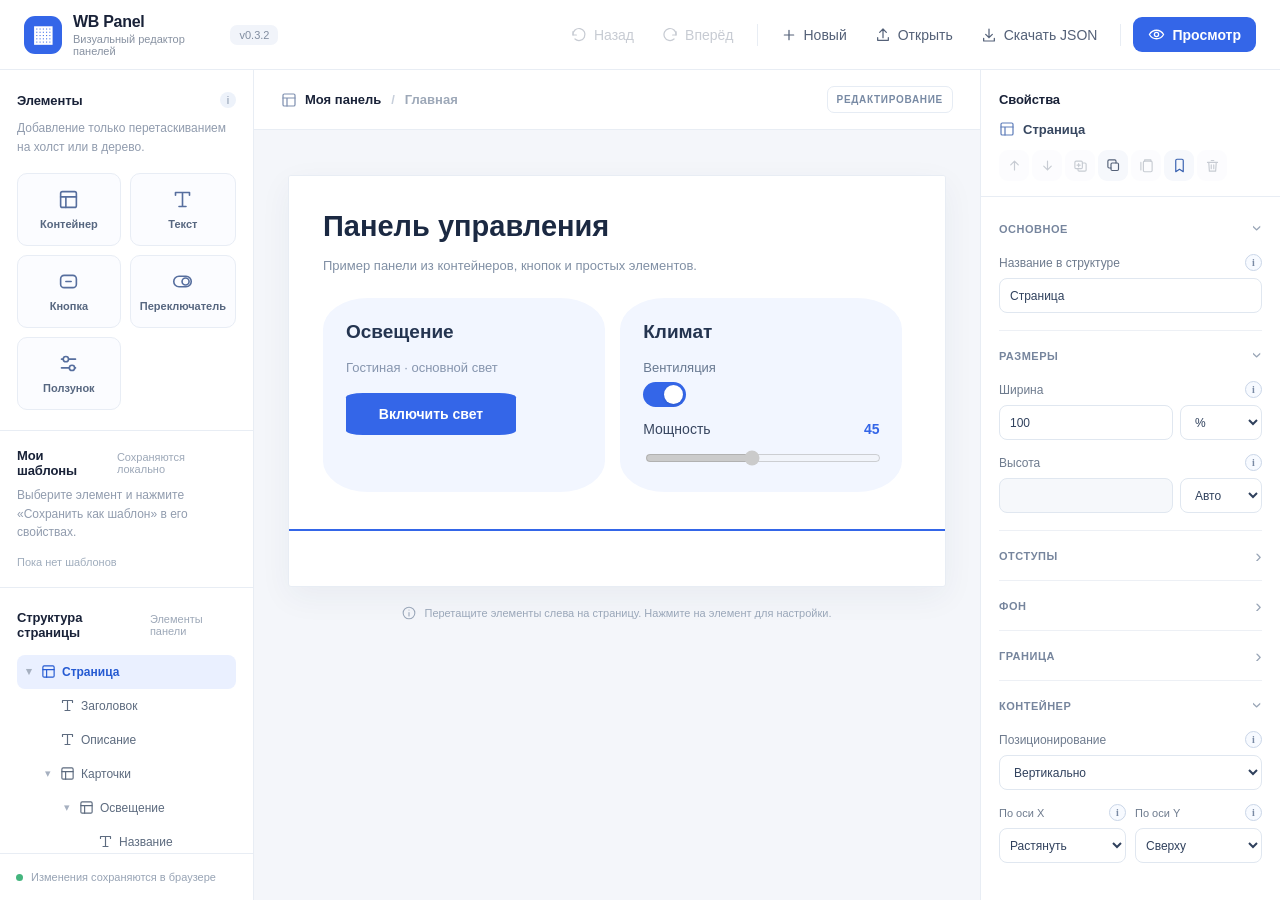
==== frontend/index.html @ aa372ba0 "fix: simplify border radius percentage display" ====
<!doctype html>
<html lang="ru">
<head>
  <meta charset="UTF-8">
  <meta name="viewport" content="width=device-width, initial-scale=1">
  <meta name="color-scheme" content="light">
  <title>WB Panel — редактор v0.3.2</title>
  <link rel="stylesheet" href="styles.css">
  <script src="app.js" defer></script>
</head>
<body>
  <header class="topbar">
    <div class="brand">
      <span class="brand-mark" aria-hidden="true">▦</span>
      <span class="brand-copy"><strong>WB Panel</strong><small>Визуальный редактор панелей</small></span>
      <span class="version">v0.3.2</span>
    </div>
    <div class="topbar-actions">
      <button type="button" class="toolbar-button" id="undoBtn" title="Отменить (Ctrl+Z)"><span data-icon="undo"></span><span class="optional-label">Назад</span></button>
      <button type="button" class="toolbar-button" id="redoBtn" title="Повторить (Ctrl+Shift+Z)"><span data-icon="redo"></span><span class="optional-label">Вперёд</span></button>
      <span class="toolbar-divider"></span>
      <button type="button" class="toolbar-button" id="newBtn"><span data-icon="new"></span><span class="optional-label">Новый</span></button>
      <button type="button" class="toolbar-button" id="importBtn"><span data-icon="upload"></span><span class="optional-label">Открыть</span></button>
      <button type="button" class="toolbar-button" id="exportBtn"><span data-icon="download"></span><span>Скачать JSON</span></button>
      <span class="toolbar-divider"></span>
      <button type="button" class="mode-button" id="modeBtn"><span data-icon="eye"></span><span id="modeLabel">Просмотр</span></button>
    </div>
  </header>

  <div class="workspace" id="workspace">
    <aside class="sidebar sidebar-left" aria-label="Добавление элементов и структура">
      <section class="panel-section">
        <div class="section-heading"><h2>Элементы</h2><span class="help-icon" title="Для добавления перетащите элемент на страницу или в нужное место дерева. Обычный клик ничего не добавляет">i</span></div>
        <p class="hint">Добавление только перетаскиванием на холст или в дерево.</p>
        <div class="add-grid" id="addGrid">
          <div class="add-tile" draggable="true" title="Перетащите на холст или в дерево" data-add="container"><span data-icon="container"></span>Контейнер</div>
          <div class="add-tile" draggable="true" title="Перетащите на холст или в дерево" data-add="text"><span data-icon="text"></span>Текст</div>
          <div class="add-tile" draggable="true" title="Перетащите на холст или в дерево" data-add="button"><span data-icon="button"></span>Кнопка</div>
          <div class="add-tile" draggable="true" title="Перетащите на холст или в дерево" data-add="switch"><span data-icon="switch"></span>Переключатель</div>
          <div class="add-tile" draggable="true" title="Перетащите на холст или в дерево" data-add="slider"><span data-icon="slider"></span>Ползунок</div>
        </div>
      </section>
      <section class="panel-section templates-section">
        <div class="section-heading"><h2>Мои шаблоны</h2><span class="muted tiny">Сохраняются локально</span></div>
        <p class="hint template-hint">Выберите элемент и нажмите «Сохранить как шаблон» в его свойствах.</p>
        <div id="templatesList" class="templates-list"></div>
      </section>
      <section class="panel-section tree-section">
        <div class="section-heading"><h2>Структура страницы</h2><span class="muted tiny">Элементы панели</span></div>
        <div class="tree" id="tree" aria-label="Дерево элементов"></div>
        <p class="tree-hint">Перетаскивайте элементы: <b>над</b>, <b>внутрь</b> или <b>под</b> узлом.</p>
      </section>
      <div class="sidebar-footer"><span class="status-dot"></span><span id="saveStatus">Изменения сохраняются в браузере</span></div>
    </aside>

    <main class="work-area">
      <div class="canvas-toolbar">
        <div class="canvas-title"><span data-icon="layout"></span><span id="projectTitle">Моя панель</span><span class="breadcrumb-separator">/</span><span class="muted">Главная</span></div>
        <div class="canvas-badge" id="canvasBadge">РЕДАКТИРОВАНИЕ</div>
      </div>
      <div class="canvas-scroller" id="canvasScroller">
        <div class="canvas-stage">
          <div class="canvas-frame" id="canvasFrame">
            <div class="page-surface" id="canvas" aria-label="Холст панели управления"></div>
          </div>
          <div class="canvas-help" id="canvasHelp"><span data-icon="info"></span>Перетащите элементы слева на страницу. Нажмите на элемент для настройки.</div>
          <div class="preview-notice" id="previewNotice" hidden><span data-icon="info"></span>Демонстрационный просмотр. MQTT пока не подключён.</div>
        </div>
      </div>
    </main>

    <aside class="sidebar sidebar-right" aria-label="Свойства элемента">
      <div class="properties-head">
        <div class="section-heading"><h2>Свойства</h2></div>
        <div class="selected-title" id="selectedTitle"></div>
        <div class="element-actions" id="elementActions">
          <button type="button" class="icon-button" data-action="up" title="Переместить выше"><span data-icon="up"></span></button>
          <button type="button" class="icon-button" data-action="down" title="Переместить ниже"><span data-icon="down"></span></button>
          <button type="button" class="icon-button" data-action="duplicate" title="Дублировать рядом"><span data-icon="duplicate"></span></button>
          <button type="button" class="icon-button" data-action="copy" title="Копировать (Ctrl+C)"><span data-icon="copy"></span></button>
          <button type="button" class="icon-button" data-action="paste" title="Вставить (Ctrl+V)"><span data-icon="paste"></span></button>
          <button type="button" class="icon-button" data-action="template" title="Сохранить как шаблон"><span data-icon="bookmark"></span></button>
          <button type="button" class="icon-button danger" data-action="delete" title="Удалить"><span data-icon="trash"></span></button>
        </div>
      </div>
      <div class="properties-body" id="properties"></div>
    </aside>
  </div>

  <input type="file" id="importFile" accept=".json,application/json" hidden>
  <div class="toast" id="toast" role="status" aria-live="polite"></div>
  <div class="floating-tip" id="floatingTip" role="tooltip" hidden></div>
</body>
</html>
---- frontend/styles.css ----
:root {
  --ink: #192238;
  --muted: #8390a3;
  --blue: #3466e8;
  --blue-light: #eaf0ff;
  --border: #e8edf4;
  --panel: #fff;
  --bg: #f4f6fa;
  --shadow: 0 10px 32px rgba(30, 49, 91, .055);
  font-family: Inter, ui-sans-serif, -apple-system, BlinkMacSystemFont, "Segoe UI", Arial, sans-serif;
  font-size: 14px;
  color: var(--ink);
}
* { box-sizing: border-box; }
html, body { margin:0; width:100%; min-height:100%; }
body { background: var(--bg); }
button, input, select, textarea { font:inherit; }
button { cursor:pointer; }
button:disabled { opacity:.32; cursor:not-allowed; }
svg { display:block; width:18px; height:18px; stroke:currentColor; fill:none; stroke-width:1.85; stroke-linecap:round; stroke-linejoin:round; }
[hidden] { display:none !important; }
.topbar { height:70px; display:flex; align-items:center; justify-content:space-between; padding:0 24px; gap:18px; background:#fff; border-bottom:1px solid var(--border); }
.brand { display:flex; align-items:center; gap:11px; min-width:0; }
.brand-mark { display:grid; place-items:center; flex:0 0 38px; height:38px; border-radius:11px; background:#3466e8; color:#fff; font-size:23px; font-weight:700; }
.brand-copy { display:flex; flex-direction:column; gap:2px; }
.brand-copy strong { font-size:16px; letter-spacing:-.3px; }
.brand-copy small { color:#8791a1; font-size:11px; }
.version { margin-left:5px; padding:4px 9px; border-radius:7px; background:#f1f4fa; font-size:11px; color:#818da0; }
.topbar-actions { display:flex; align-items:center; gap:6px; }
.toolbar-button, .mode-button, .icon-button { background:transparent; border:1px solid transparent; color:#546178; border-radius:9px; display:flex; justify-content:center; align-items:center; gap:7px; height:35px; padding:0 10px; white-space:nowrap; }
.toolbar-button:hover:not(:disabled), .icon-button:hover:not(:disabled) { background:#f4f7fd; color:var(--ink); }
.toolbar-button svg { width:16px; height:16px; }
.toolbar-divider { height:22px; border-left:1px solid var(--border); margin:0 6px; }
.mode-button { background:#3466e8; color:white; padding:0 14px; font-weight:600; }
.mode-button:hover { background:#2455d3; }
.mode-button svg { width:17px; height:17px; }
.workspace { height:calc(100vh - 70px); min-height:530px; display:grid; grid-template-columns:254px minmax(360px,1fr) 300px; }
.sidebar { background:#fff; min-height:0; display:flex; flex-direction:column; }
.sidebar-left { border-right:1px solid var(--border); }
.sidebar-right { border-left:1px solid var(--border); }
.panel-section { padding:22px 17px 20px; border-bottom:1px solid var(--border); }
.section-heading { display:flex; justify-content:space-between; align-items:center; gap:10px; }
.section-heading h2 { margin:0; font-size:13px; font-weight:750; letter-spacing:-.1px; }
.help-icon { height:16px; width:16px; text-align:center; border-radius:50%; background:#edf2fa; color:#8795aa; font-size:11px; line-height:16px; cursor:help; }
.hint { color:#919cae; font-size:12px; line-height:1.55; margin:11px 0 17px; }
.add-grid { display:grid; grid-template-columns:1fr 1fr; gap:9px; }
.add-tile { min-height:73px; display:flex; flex-direction:column; justify-content:center; align-items:center; gap:8px; padding:9px; background:#fbfcff; border:1px solid #e8edf5; color:#576780; font-weight:550; font-size:11px; border-radius:10px; }
.add-tile svg { width:21px; height:21px; stroke:#566e9e; }
.add-tile:hover { background:var(--blue-light); border-color:#bdd0ff; color:#254eae; }
.add-tile:hover svg { stroke:var(--blue); }
.tree-section { flex:1; min-height:0; overflow-y:auto; border-bottom:0; }
.tiny { font-size:11px; }
.muted { color:#9da8b8; }
.tree { padding-top:15px; }
.tree-row { display:flex; align-items:center; gap:6px; min-height:34px; width:100%; border:0; background:transparent; border-radius:8px; padding:5px 5px; color:#5d6b7f; text-align:left; font-size:12px; white-space:nowrap; overflow:hidden; }
.tree-row.selected { background:var(--blue-light); color:#255ad2; font-weight:650; }
.tree-row:hover:not(.selected) { background:#f5f7fb; }
.tree-row .tree-icon svg { width:15px; height:15px; }
.tree-row .tree-label { flex:1; overflow:hidden; text-overflow:ellipsis; }
.tree-indent { width:13px; flex:0 0 13px; height:1px; }
.tree-expander { border:0; padding:0; background:transparent; color:#a6b0c0; width:13px; flex:0 0 13px; text-align:center; font-size:11px; }
.sidebar-footer { font-size:11px; color:#97a3b4; border-top:1px solid var(--border); padding:17px 16px; display:flex; align-items:center; gap:8px; }
.status-dot { width:7px; height:7px; background:#44b57e; border-radius:50%; flex:0 0 auto; }
.work-area { display:flex; flex-direction:column; min-width:0; min-height:0; }
.canvas-toolbar { height:60px; background:#fff; display:flex; align-items:center; justify-content:space-between; padding:0 27px; border-bottom:1px solid var(--border); }
.canvas-title { display:flex; align-items:center; gap:8px; font-size:13px; font-weight:700; min-width:0; }
.canvas-title svg { width:16px; height:16px; color:#7f90b0; }
.breadcrumb-separator { color:#c7cfdb; margin:0 2px; }
.canvas-badge { font-size:10px; font-weight:800; letter-spacing:.7px; color:#788aa4; border:1px solid #e6ecf4; border-radius:7px; padding:7px 9px; }
.canvas-scroller { flex:1; min-height:0; overflow:auto; padding:45px 34px; }
.canvas-stage { max-width:980px; margin:0 auto; }
.canvas-frame { background:white; border:1px solid #e8edf4; border-radius:3px; box-shadow:var(--shadow); min-height:410px; overflow:hidden; }
.page-surface { width:100%; min-height:410px; }
.canvas-help, .preview-notice { display:flex; align-items:center; justify-content:center; gap:8px; color:#9aa7b9; font-size:11px; margin-top:19px; text-align:center; }
.canvas-help svg, .preview-notice svg { width:14px; height:14px; }
.preview-notice { color:#6b82a8; }
.properties-head { padding:22px 18px 15px; border-bottom:1px solid var(--border); }
.selected-title { margin-top:14px; display:flex; align-items:center; gap:8px; color:#374760; font-size:13px; font-weight:650; }
.selected-title svg { width:16px; height:16px; color:#5f7eba; }
.element-actions { display:flex; gap:4px; margin:13px 0 0; }
.element-actions .icon-button { background:#f6f8fc; height:30px; width:33px; padding:0; }
.element-actions svg { width:15px; height:15px; }
.element-actions .danger:hover { color:#c3364b; background:#fff0f2; }
.properties-body { min-height:0; overflow-y:auto; padding:16px 18px 36px; }
.prop-section { border-bottom:1px solid #edf0f5; padding-bottom:19px; margin-bottom:19px; }
.prop-section:last-child { border-bottom:0; }
.prop-section h3 { font-size:11px; letter-spacing:.45px; text-transform:uppercase; color:#8b97a9; margin:0 0 16px; }
.field { display:flex; flex-direction:column; gap:6px; margin-bottom:13px; min-width:0; }
.field:last-child { margin-bottom:0; }
.field-label { color:#6e7b8e; font-size:12px; font-weight:500; }
.field-input, .field-select { width:100%; min-width:0; height:35px; border:1px solid #e0e7f0; border-radius:8px; padding:0 10px; background:#fff; color:#30415d; font-size:12px; outline:none; }
.field-input:focus, .field-select:focus, .field-textarea:focus { border-color:#7b9bff; box-shadow:0 0 0 3px #eaf0ff; }
.field-textarea { min-height:76px; resize:vertical; padding:9px 10px; width:100%; border:1px solid #e0e7f0; border-radius:8px; color:#30415d; font-size:12px; outline:none; }
.field-row { display:grid; grid-template-columns:1fr 1fr; gap:9px; }
.color-control { display:flex; align-items:center; gap:7px; }
.color-control input[type=color] { width:39px; height:35px; border:1px solid #e0e7f0; padding:4px; border-radius:8px; background:#fff; cursor:pointer; flex:0 0 auto; }
.color-control .field-input { flex:1; }
.field-note { font-size:11px; color:#9ea9bb; line-height:1.5; margin-top:3px; }
.info-card { background:#f5f8ff; color:#6f83a6; font-size:12px; line-height:1.6; padding:12px; border-radius:10px; }
.props-empty { color:#95a0b3; font-size:12px; line-height:1.6; }
.node { box-sizing:border-box; min-width:0; }
.canvas-edit .node { cursor:pointer; }
.canvas-edit .node.selected-node { outline:2px solid var(--blue) !important; outline-offset:3px; border-radius:3px; }
.canvas-edit .node:hover:not(.selected-node) { outline:1px dashed #a9bfff; outline-offset:2px; }
.canvas-edit .switch-ui, .canvas-edit input[type=range] { pointer-events:none; }
.canvas-edit .node-container { min-height:35px; }
.node-container.empty-container::after { content:'Пустой контейнер'; display:grid; place-items:center; color:#b0bfd3; border:1px dashed #cbd7e8; background:rgba(238,244,253,.35); border-radius:8px; padding:20px 10px; font-size:12px; min-height:65px; }
.node-text { white-space:pre-wrap; overflow-wrap:anywhere; }
.wb-button { display:inline-flex; align-items:center; justify-content:center; border:0; border-radius:10px; background:#3466e8; color:#fff; font-weight:650; padding:11px 16px; min-height:42px; }
.wb-button:hover { filter:brightness(.96); }
.wb-button.is-active { background:#1e995d; }
.wb-switch { display:flex; align-items:center; justify-content:space-between; gap:12px; cursor:pointer; min-height:38px; color:#37455f; }
.wb-switch input { opacity:0; position:absolute; height:1px; width:1px; pointer-events:none; }
.switch-ui { width:43px; height:25px; flex:0 0 43px; border-radius:20px; background:#cfd7e5; position:relative; transition:background .15s; }
.switch-ui::before { content:''; position:absolute; left:3px; top:3px; width:19px; height:19px; border-radius:50%; background:#fff; box-shadow:0 1px 3px #0002; transition:transform .15s; }
.wb-switch input:checked + .switch-ui { background:#3466e8; }
.wb-switch input:checked + .switch-ui::before { transform:translateX(18px); }
.wb-switch input:focus-visible + .switch-ui { outline:2px solid #3466e8; outline-offset:3px; }
.wb-slider { width:100%; }
.slider-caption { display:flex; align-items:center; justify-content:space-between; gap:12px; margin-bottom:11px; color:#37455f; }
.slider-value { color:#3466e8; font-weight:750; }
.wb-slider input[type=range] { width:100%; accent-color:#3466e8; cursor:pointer; }
body.is-preview .workspace { grid-template-columns:minmax(0,1fr); }
body.is-preview .sidebar { display:none; }
body.is-preview .canvas-scroller { padding:45px; }
body.is-preview .canvas-stage { max-width:1060px; }
body.is-preview .canvas-frame { border-radius:7px; }
body.is-preview .canvas-badge { color:#1b9361; background:#eafbf1; border-color:#c9eeda; }
body.is-preview .mode-button { background:#eaf0ff; color:#2454ce; }
body.is-preview .canvas-help { display:none; }
.toast { position:fixed; bottom:24px; left:50%; transform:translate(-50%,15px); padding:12px 18px; color:#fff; border-radius:11px; background:#233654; opacity:0; pointer-events:none; transition:transform .2s,opacity .2s; box-shadow:0 12px 30px #1e2f4e40; font-size:12px; z-index:10; }
.toast.show { opacity:1; transform:translate(-50%,0); }
@media(max-width:1100px) {
  .workspace { grid-template-columns:214px minmax(340px,1fr) 265px; }
  .topbar { padding:0 15px; }
  .canvas-scroller { padding:28px 20px; }
  .optional-label { display:none; }
  .version { display:none; }
}
@media(max-width:780px) {
  .topbar { flex-wrap:wrap; height:auto; min-height:70px; padding:12px; }
  .topbar-actions { flex-wrap:wrap; }
  .workspace { display:flex; flex-direction:column; height:auto; min-height:calc(100vh - 70px); }
  .sidebar-left, .sidebar-right { border:0; border-bottom:1px solid var(--border); }
  .panel-section { padding:16px; }
  .add-grid { grid-template-columns:repeat(5,minmax(0,1fr)); }
  .add-tile { font-size:10px; padding:6px 3px; }
  .tree-section { max-height:230px; }
  .sidebar-footer { display:none; }
  .work-area { min-height:490px; }
  .canvas-scroller { overflow:visible; padding:18px; }
  .canvas-toolbar { padding:0 16px; }
  .properties-body { max-height:none; }
  body.is-preview .canvas-scroller { padding:20px; }
}

/* v0.2: компактные общие свойства и справка возле каждой настройки */
.properties-body { padding: 7px 18px 40px; }
.prop-section { padding: 0; margin: 0; border-bottom: 1px solid #edf0f5; }
.prop-section > summary { list-style: none; display: flex; align-items: center; justify-content: space-between; gap: 8px; padding: 15px 0; cursor: pointer; text-transform: uppercase; font-size: 11px; font-weight: 750; letter-spacing: .5px; color: #76859d; user-select:none; }
.prop-section > summary::-webkit-details-marker { display:none; }
.prop-section > summary::after { content:'›'; font-size:19px; font-weight:400; line-height:1; color:#9aa6b7; transform:rotate(90deg); transition:transform .16s; }
.prop-section:not([open]) > summary::after { transform:rotate(0deg); }
.prop-section > summary:hover { color:#285ac4; }
.prop-section-content { padding-bottom: 17px; }
.field-heading { display:flex; align-items:center; justify-content:space-between; gap:7px; min-height:19px; }
.help-button { display:grid; place-items:center; flex:0 0 17px; width:17px; height:17px; padding:0; border:1px solid #cad6e8; border-radius:50%; font-size:10px; line-height:1; font-family:Georgia,serif; font-weight:bold; background:#f7faff; color:#7889a3; cursor:help; }
.help-button:hover, .help-button:focus-visible { background:#e7efff; color:#2862d3; border-color:#7e9fe1; outline:none; }
.floating-tip { position:fixed; width:232px; max-width:calc(100vw - 24px); z-index:1000; border:1px solid #d9e3f4; border-radius:10px; padding:11px 12px; color:#374862; background:#ffffff; box-shadow:0 12px 35px #1e2f4e20; font-size:12px; line-height:1.5; pointer-events:none; }
.size-control { display:grid; grid-template-columns:minmax(0,1fr) 82px; gap:7px; }
.size-control .field-select { padding-right:5px; }
.size-control .field-input:disabled { background:#f6f8fb; color:#a1aebd; }
.spacing-grid { display:grid; grid-template-columns:repeat(4,minmax(0,1fr)); gap:5px; }
.spacing-cell { display:flex; flex-direction:column; min-width:0; gap:5px; font-size:10px; color:#8390a4; text-align:center; }
.spacing-cell .field-input { text-align:center; padding:0 3px; font-size:11px; }
.color-value { min-width:0; flex:1; color:#8390a4; font-size:11px; white-space:nowrap; overflow:hidden; text-overflow:ellipsis; }
.checkbox-field { display:flex; gap:8px; align-items:center; font-size:12px; color:#62718a; }
.checkbox-field input { accent-color:#3466e8; }
.transparent-switch { margin-top:5px; }
.field-row .field { min-width:0; }
.field-row .field-select { padding:0 6px; }
.field-row .field-label { font-size:11px; }
.field-note { margin:2px 0 0; }
.node-container.free-container { min-height:160px; }
.canvas-edit .node-container.empty-container.free-container::after { position:relative; min-height:150px; }

/* v0.3: перетаскивание, библиотека шаблонов, компактный переключатель */
.add-tile { cursor:grab; user-select:none; }
.add-tile:active { cursor:grabbing; }
.add-tile.is-drag-source, .tree-row.is-drag-source, .template-item.is-drag-source { opacity:.48; }
.templates-section { padding:17px; max-height:220px; overflow-y:auto; flex:0 0 auto; }
.templates-section .hint { margin:8px 0 12px; }
.templates-list { display:flex; flex-direction:column; gap:5px; }
.templates-empty { font-size:11px; color:#a0adbd; margin:2px 0; }
.template-item { display:flex; align-items:center; gap:8px; border:1px solid #e6edf8; border-radius:8px; background:#f9fbff; padding:8px; cursor:grab; color:#435676; font-size:11px; }
.template-item:hover { background:#edf4ff; border-color:#c5d7fb; }
.template-icon svg { width:15px; height:15px; color:#4570c3; }
.template-name { flex:1; overflow:hidden; text-overflow:ellipsis; white-space:nowrap; }
.template-delete { border:0; background:transparent; color:#8898ac; font-size:18px; line-height:1; width:22px; height:22px; border-radius:5px; }
.template-delete:hover { background:#ffecef; color:#be4255; }
.tree-row { cursor:grab; overflow:visible; position:relative; }
.tree-row:active { cursor:grabbing; }
.tree-row .tree-label { min-width:0; }
.tree-hint { margin:10px 0 0; padding:9px 5px; color:#9aa7ba; font-size:10px; line-height:1.5; }
.tree-row.drop-before { box-shadow:inset 0 3px #3466e8; border-radius:0; background:#edf4ff; }
.tree-row.drop-after { box-shadow:inset 0 -3px #3466e8; border-radius:0; background:#edf4ff; }
.tree-row.drop-inside { background:#dce8ff; outline:2px dashed #4776d9; outline-offset:-2px; }
.page-surface.drop-inside { outline:3px dashed #7b9bff; outline-offset:-7px; background:#f9fbff; }
.canvas-edit .node.drop-inside { outline:3px dashed #3466e8 !important; outline-offset:2px; background-image:linear-gradient(#3466e810,#3466e810); }
.canvas-edit .node.drop-before { box-shadow:inset 0 4px #3466e8 !important; }
.canvas-edit .node.drop-after { box-shadow:inset 0 -4px #3466e8 !important; }
.radius-row { display:flex; align-items:center; gap:10px; }
.radius-range { flex:1; width:100%; accent-color:#3466e8; cursor:pointer; }
.radius-value { min-width:47px; text-align:right; font-size:12px; color:#4c638a; font-weight:650; font-variant-numeric:tabular-nums; }
.wb-switch { display:inline-flex; justify-content:flex-start; gap:0; min-height:25px; width:43px; height:25px; }
.wb-switch .switch-ui { flex:0 0 43px; }
.element-actions { gap:3px; flex-wrap:wrap; }
.element-actions .icon-button { width:30px; height:31px; }
.element-actions .icon-button[title="Сохранить как шаблон"] { color:#365faf; }
@media (max-width:780px) { .templates-section { max-height:165px; } }
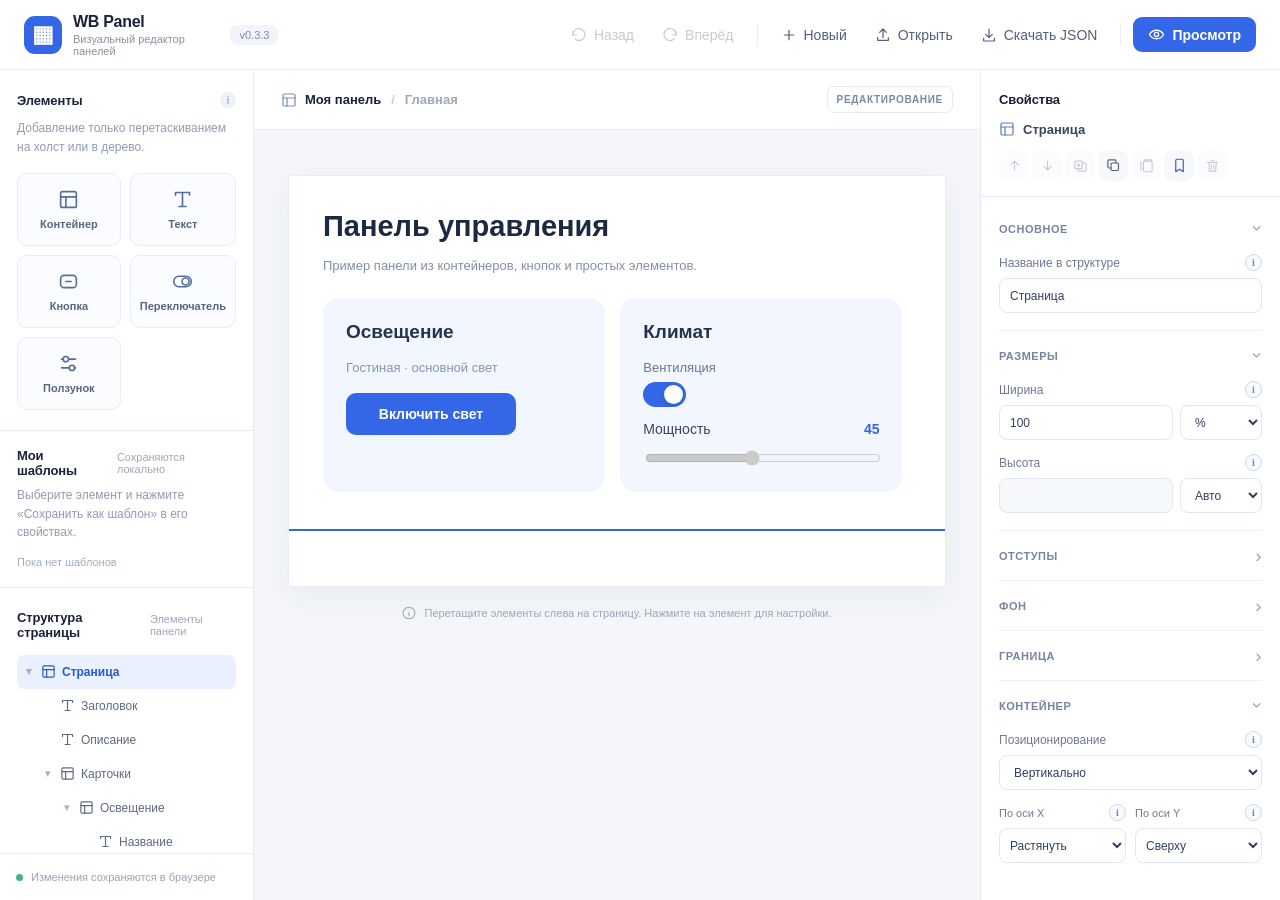
==== commit 126156e0: "fix: use pixel based border radius" ====
--- a/frontend/index.html
+++ b/frontend/index.html
@@ -4,7 +4,7 @@
   <meta charset="UTF-8">
   <meta name="viewport" content="width=device-width, initial-scale=1">
   <meta name="color-scheme" content="light">
-  <title>WB Panel — редактор v0.3.2</title>
+  <title>WB Panel — редактор v0.3.3</title>
   <link rel="stylesheet" href="styles.css">
   <script src="app.js" defer></script>
 </head>
@@ -13,7 +13,7 @@
     <div class="brand">
       <span class="brand-mark" aria-hidden="true">▦</span>
       <span class="brand-copy"><strong>WB Panel</strong><small>Визуальный редактор панелей</small></span>
-      <span class="version">v0.3.2</span>
+      <span class="version">v0.3.3</span>
     </div>
     <div class="topbar-actions">
       <button type="button" class="toolbar-button" id="undoBtn" title="Отменить (Ctrl+Z)"><span data-icon="undo"></span><span class="optional-label">Назад</span></button>
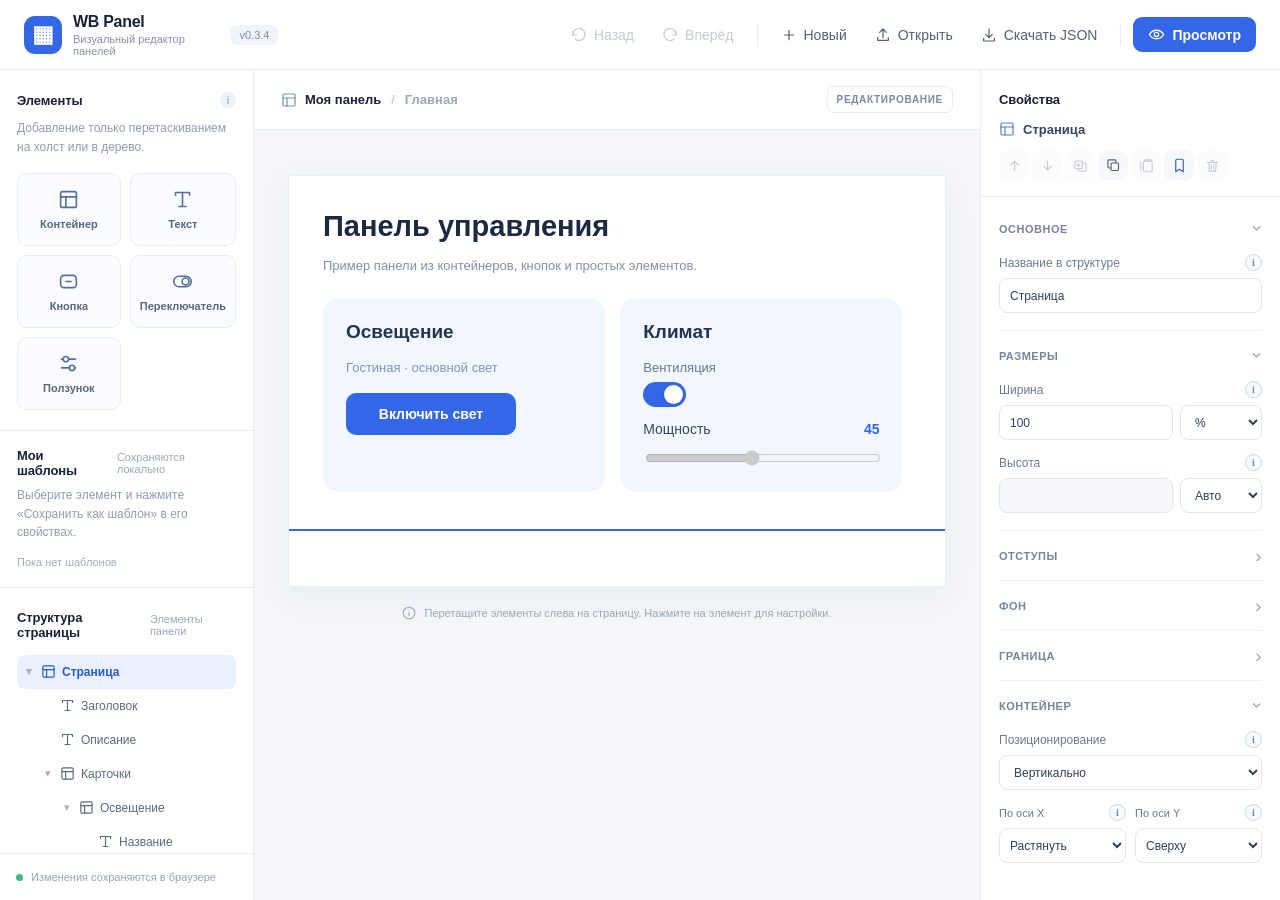
==== commit a9ff9bc4: "fix: support full border radius" ====
--- a/frontend/index.html
+++ b/frontend/index.html
@@ -4,7 +4,7 @@
   <meta charset="UTF-8">
   <meta name="viewport" content="width=device-width, initial-scale=1">
   <meta name="color-scheme" content="light">
-  <title>WB Panel — редактор v0.3.3</title>
+  <title>WB Panel — редактор v0.3.4</title>
   <link rel="stylesheet" href="styles.css">
   <script src="app.js" defer></script>
 </head>
@@ -13,7 +13,7 @@
     <div class="brand">
       <span class="brand-mark" aria-hidden="true">▦</span>
       <span class="brand-copy"><strong>WB Panel</strong><small>Визуальный редактор панелей</small></span>
-      <span class="version">v0.3.3</span>
+      <span class="version">v0.3.4</span>
     </div>
     <div class="topbar-actions">
       <button type="button" class="toolbar-button" id="undoBtn" title="Отменить (Ctrl+Z)"><span data-icon="undo"></span><span class="optional-label">Назад</span></button>
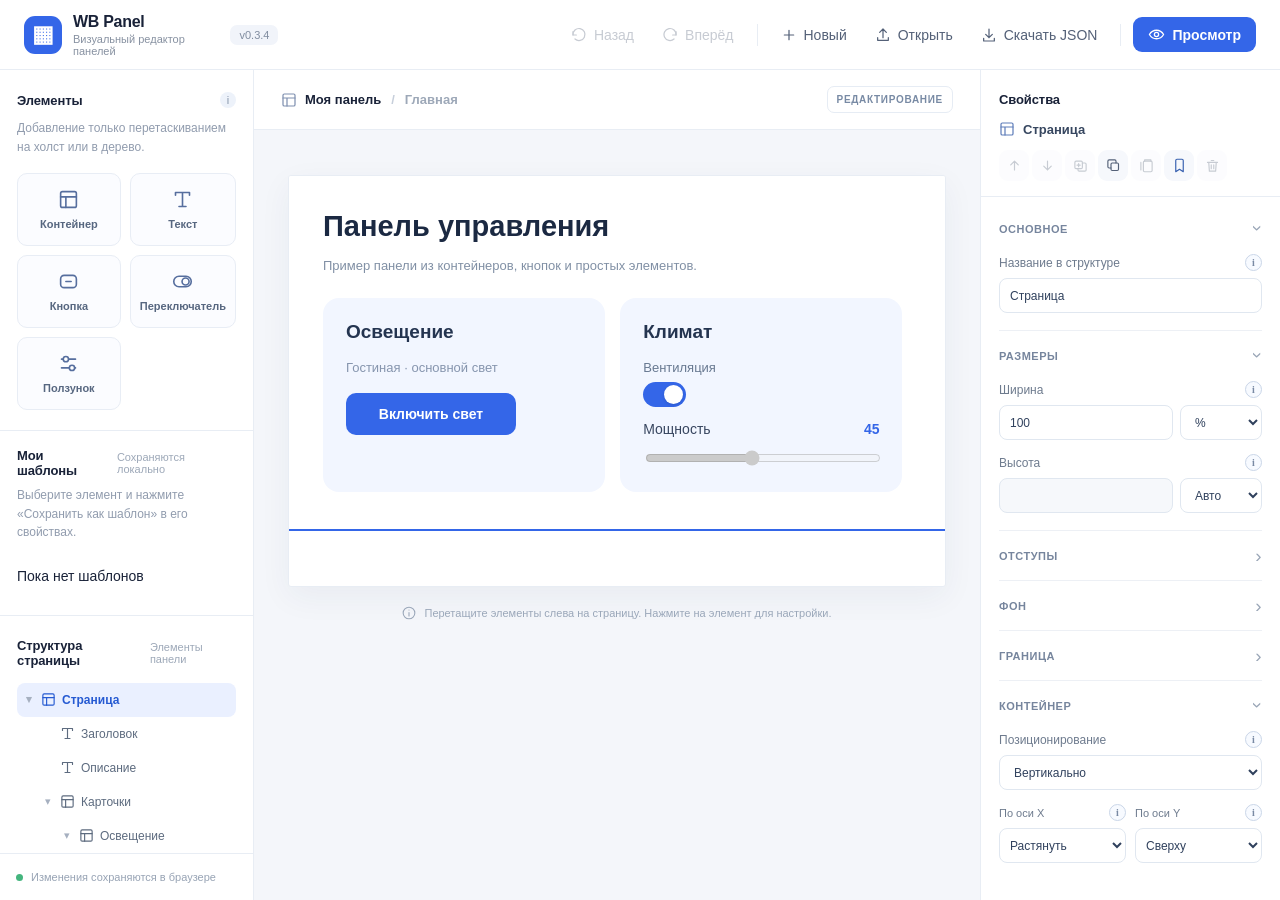
==== commit f7929ad2: "refactor: split frontend into modules" ====
--- a/frontend/index.html
+++ b/frontend/index.html
@@ -6,6 +6,9 @@
   <meta name="color-scheme" content="light">
   <title>WB Panel — редактор v0.3.4</title>
   <link rel="stylesheet" href="styles.css">
+  <script src="js/model.js" defer></script>
+  <script src="js/view.js" defer></script>
+  <script src="js/properties.js" defer></script>
   <script src="app.js" defer></script>
 </head>
 <body>
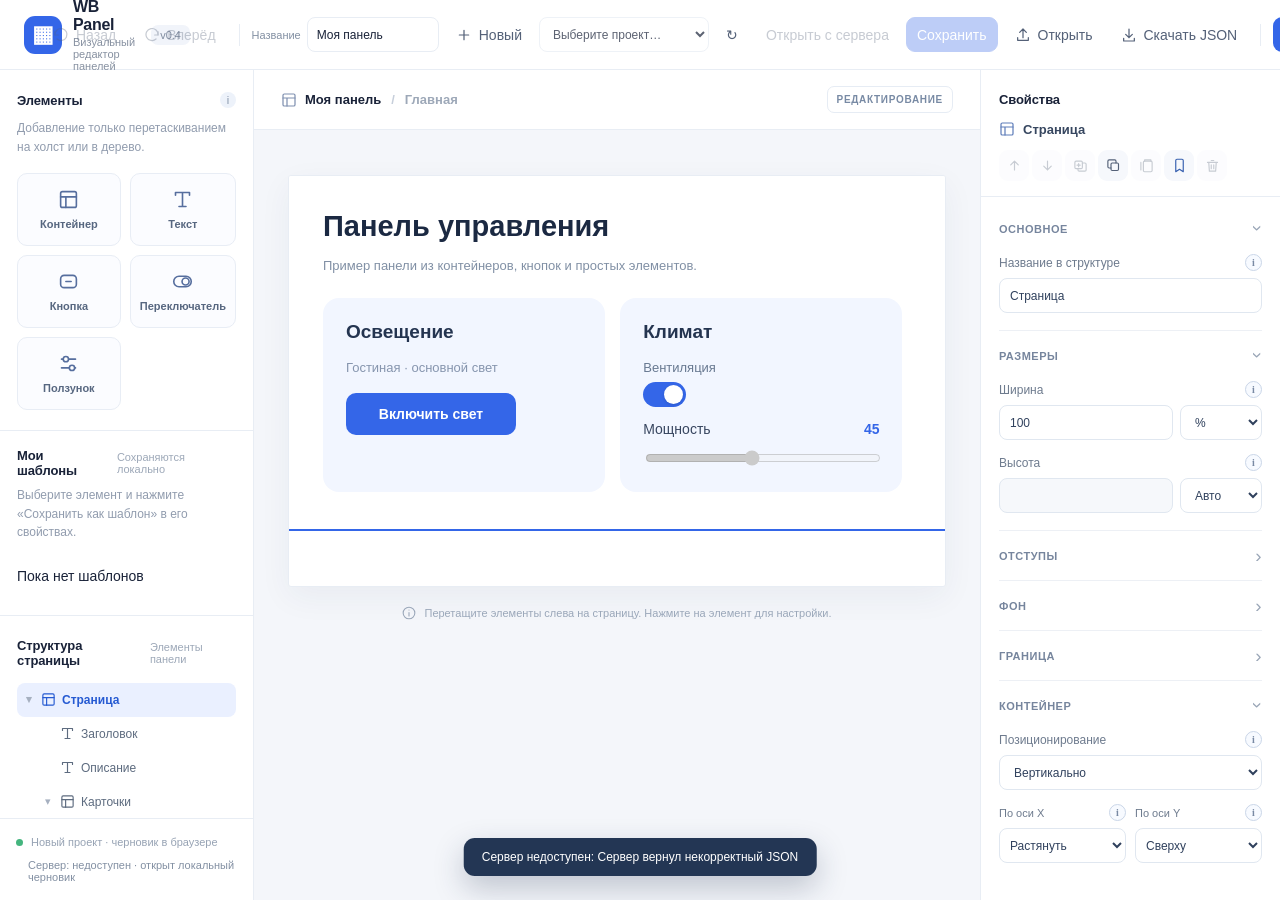
==== commit 028bc5cd: "feat: connect editor to backend API" ====
--- a/frontend/index.html
+++ b/frontend/index.html
@@ -9,6 +9,7 @@
   <script src="js/model.js" defer></script>
   <script src="js/view.js" defer></script>
   <script src="js/properties.js" defer></script>
+  <script src="js/api.js" defer></script>
   <script src="app.js" defer></script>
 </head>
 <body>
@@ -16,13 +17,19 @@
     <div class="brand">
       <span class="brand-mark" aria-hidden="true">▦</span>
       <span class="brand-copy"><strong>WB Panel</strong><small>Визуальный редактор панелей</small></span>
-      <span class="version">v0.3.4</span>
+      <span class="version">v0.4</span>
     </div>
     <div class="topbar-actions">
       <button type="button" class="toolbar-button" id="undoBtn" title="Отменить (Ctrl+Z)"><span data-icon="undo"></span><span class="optional-label">Назад</span></button>
       <button type="button" class="toolbar-button" id="redoBtn" title="Повторить (Ctrl+Shift+Z)"><span data-icon="redo"></span><span class="optional-label">Вперёд</span></button>
       <span class="toolbar-divider"></span>
+      <label class="project-name-label" for="projectNameInput">Название</label>
+      <input class="project-name-input" id="projectNameInput" type="text" maxlength="100" aria-label="Название проекта" placeholder="Название проекта">
       <button type="button" class="toolbar-button" id="newBtn"><span data-icon="new"></span><span class="optional-label">Новый</span></button>
+      <select id="serverProjectSelect" class="server-project-select" aria-label="Проекты на сервере" title="Выберите сохранённый проект"></select>
+      <button type="button" class="toolbar-button" id="refreshProjectsBtn" title="Обновить список проектов">↻</button>
+      <button type="button" class="toolbar-button" id="openServerBtn" title="Открыть выбранный проект с сервера">Открыть с сервера</button>
+      <button type="button" class="toolbar-button save-server-button" id="saveServerBtn" title="Сохранить проект на сервере">Сохранить</button>
       <button type="button" class="toolbar-button" id="importBtn"><span data-icon="upload"></span><span class="optional-label">Открыть</span></button>
       <button type="button" class="toolbar-button" id="exportBtn"><span data-icon="download"></span><span>Скачать JSON</span></button>
       <span class="toolbar-divider"></span>
@@ -53,7 +60,7 @@
         <div class="tree" id="tree" aria-label="Дерево элементов"></div>
         <p class="tree-hint">Перетаскивайте элементы: <b>над</b>, <b>внутрь</b> или <b>под</b> узлом.</p>
       </section>
-      <div class="sidebar-footer"><span class="status-dot"></span><span id="saveStatus">Изменения сохраняются в браузере</span></div>
+      <div class="sidebar-footer"><span class="status-dot"></span><span id="saveStatus">Черновик в браузере</span><span id="serverStatus" class="server-state">Сервер: проверка...</span></div>
     </aside>
 
     <main class="work-area">
--- a/frontend/styles.css
+++ b/frontend/styles.css
@@ -218,3 +218,15 @@
 .element-actions .icon-button { width:30px; height:31px; }
 .element-actions .icon-button[title="Сохранить как шаблон"] { color:#365faf; }
 @media (max-width:780px) { .templates-section { max-height:165px; } }
+
+/* Шаг 07: лёгкая панель управления проектами на backend. */
+.project-name-label { font-size:11px; color:var(--muted); white-space:nowrap; }
+.project-name-input, .server-project-select { height:35px; border:1px solid var(--border); background:#fff; color:var(--ink); border-radius:8px; padding:0 9px; font-size:12px; min-width:0; }
+.project-name-input { width:132px; }
+.server-project-select { width:170px; max-width:250px; }
+.save-server-button { background:var(--blue); color:white; border-color:var(--blue); }
+.save-server-button:hover:not(:disabled) { background:#2454d3; color:white; }
+.server-state { display:block; font-size:11px; color:var(--muted); margin-top:3px; }
+@media (max-width: 1180px) { .project-name-input { width:116px; } .server-project-select { width:145px; } }
+.sidebar-footer { flex-wrap:wrap; }
+.sidebar-footer .server-state { flex-basis:100%; padding-left:12px; }
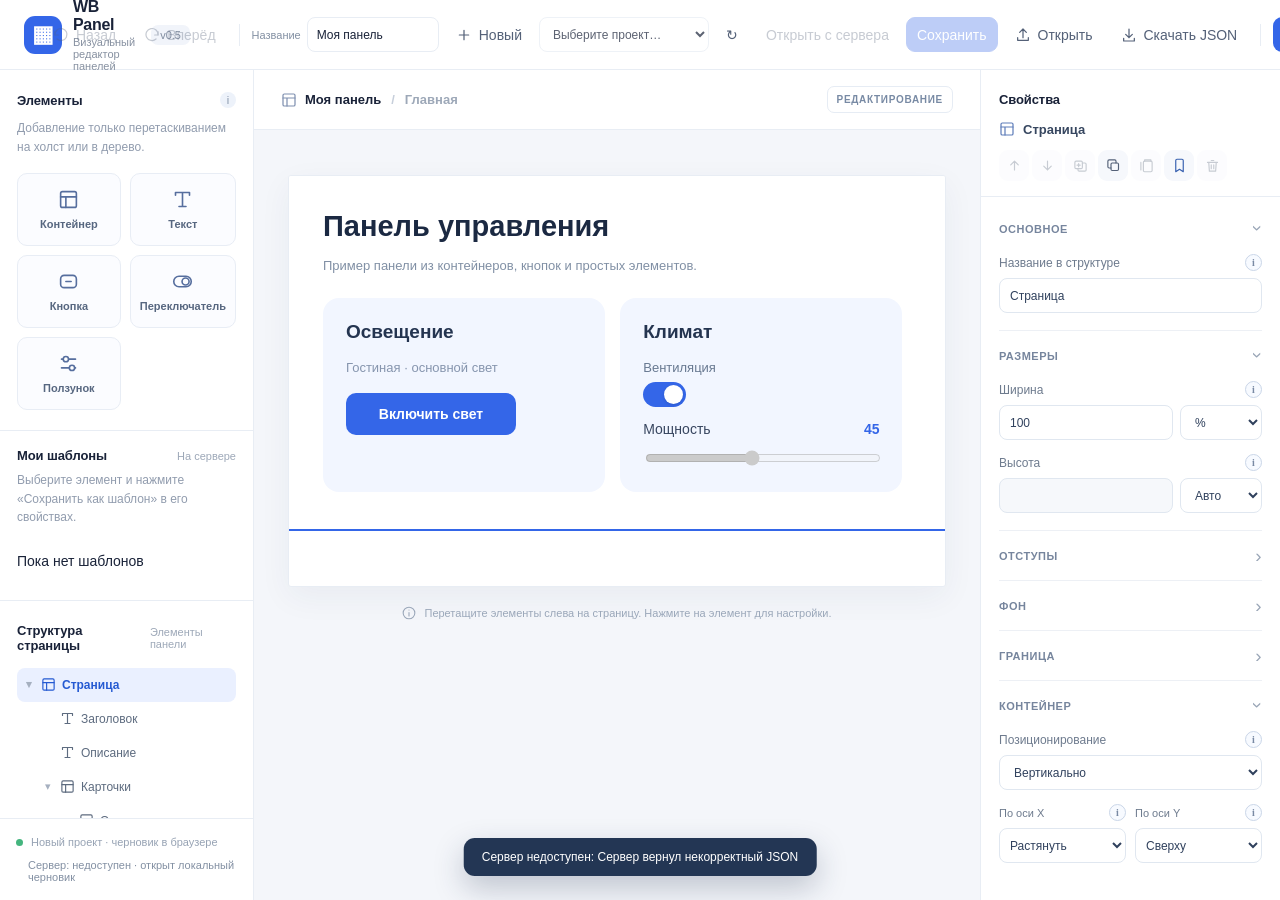
==== commit e255e5e2: "feat: implement server-side templates" ====
--- a/frontend/index.html
+++ b/frontend/index.html
@@ -4,7 +4,7 @@
   <meta charset="UTF-8">
   <meta name="viewport" content="width=device-width, initial-scale=1">
   <meta name="color-scheme" content="light">
-  <title>WB Panel — редактор v0.3.4</title>
+  <title>WB Panel — редактор v0.5</title>
   <link rel="stylesheet" href="styles.css">
   <script src="js/model.js" defer></script>
   <script src="js/view.js" defer></script>
@@ -17,7 +17,7 @@
     <div class="brand">
       <span class="brand-mark" aria-hidden="true">▦</span>
       <span class="brand-copy"><strong>WB Panel</strong><small>Визуальный редактор панелей</small></span>
-      <span class="version">v0.4</span>
+      <span class="version">v0.5</span>
     </div>
     <div class="topbar-actions">
       <button type="button" class="toolbar-button" id="undoBtn" title="Отменить (Ctrl+Z)"><span data-icon="undo"></span><span class="optional-label">Назад</span></button>
@@ -51,7 +51,7 @@
         </div>
       </section>
       <section class="panel-section templates-section">
-        <div class="section-heading"><h2>Мои шаблоны</h2><span class="muted tiny">Сохраняются локально</span></div>
+        <div class="section-heading"><h2>Мои шаблоны</h2><span class="muted tiny">На сервере</span></div>
         <p class="hint template-hint">Выберите элемент и нажмите «Сохранить как шаблон» в его свойствах.</p>
         <div id="templatesList" class="templates-list"></div>
       </section>
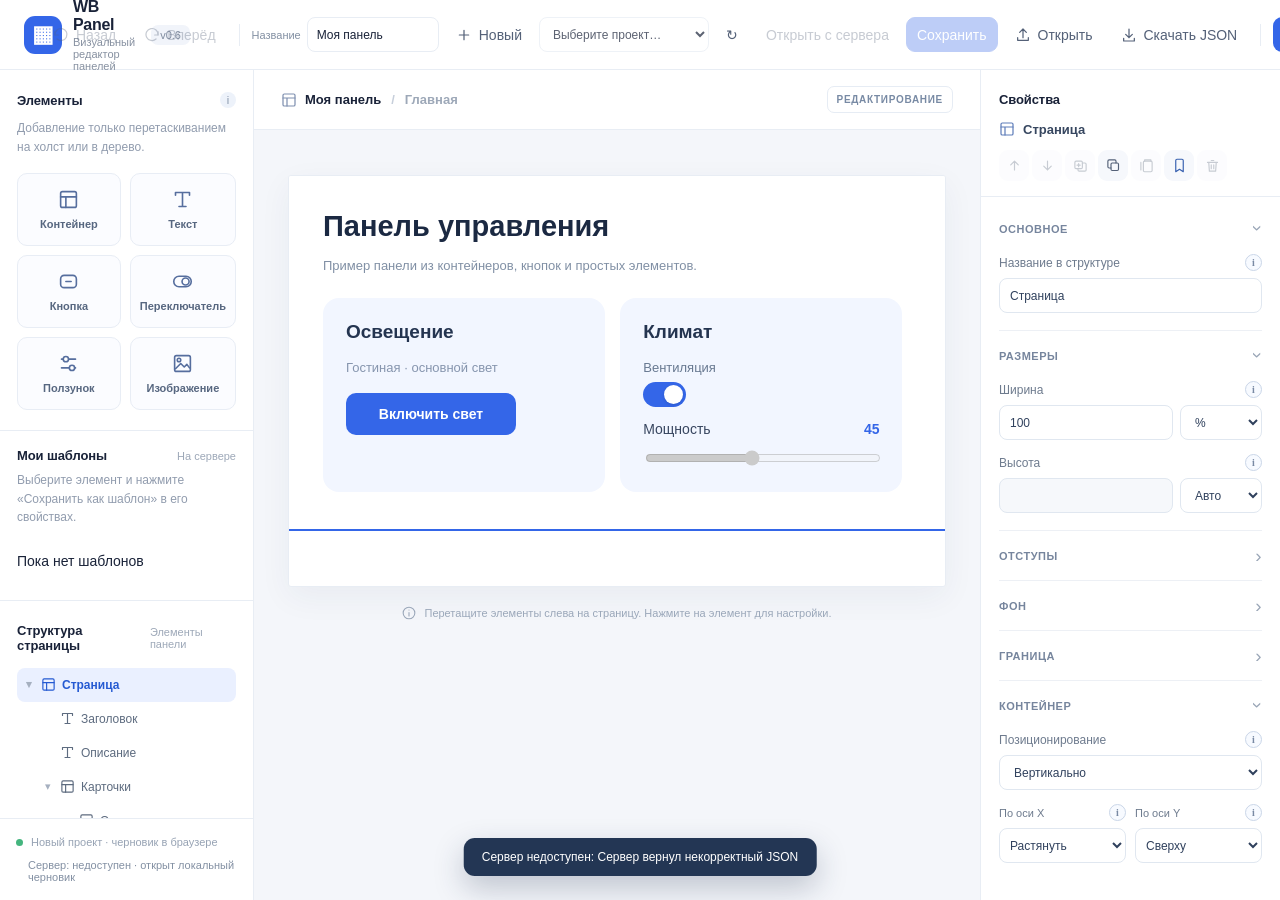
==== commit afed3e8e: "feat: add image uploads and app settings" ====
--- a/frontend/index.html
+++ b/frontend/index.html
@@ -4,7 +4,7 @@
   <meta charset="UTF-8">
   <meta name="viewport" content="width=device-width, initial-scale=1">
   <meta name="color-scheme" content="light">
-  <title>WB Panel — редактор v0.5</title>
+  <title>WB Panel — редактор v0.6</title>
   <link rel="stylesheet" href="styles.css">
   <script src="js/model.js" defer></script>
   <script src="js/view.js" defer></script>
@@ -17,7 +17,7 @@
     <div class="brand">
       <span class="brand-mark" aria-hidden="true">▦</span>
       <span class="brand-copy"><strong>WB Panel</strong><small>Визуальный редактор панелей</small></span>
-      <span class="version">v0.5</span>
+      <span class="version">v0.6</span>
     </div>
     <div class="topbar-actions">
       <button type="button" class="toolbar-button" id="undoBtn" title="Отменить (Ctrl+Z)"><span data-icon="undo"></span><span class="optional-label">Назад</span></button>
@@ -48,6 +48,7 @@
           <div class="add-tile" draggable="true" title="Перетащите на холст или в дерево" data-add="button"><span data-icon="button"></span>Кнопка</div>
           <div class="add-tile" draggable="true" title="Перетащите на холст или в дерево" data-add="switch"><span data-icon="switch"></span>Переключатель</div>
           <div class="add-tile" draggable="true" title="Перетащите на холст или в дерево" data-add="slider"><span data-icon="slider"></span>Ползунок</div>
+          <div class="add-tile" draggable="true" title="Перетащите на холст или в дерево" data-add="image"><span data-icon="image"></span>Изображение</div>
         </div>
       </section>
       <section class="panel-section templates-section">
@@ -97,6 +98,7 @@
     </aside>
   </div>
 
+  <input type="file" id="imageFile" accept="image/png,image/jpeg,image/webp" hidden>
   <input type="file" id="importFile" accept=".json,application/json" hidden>
   <div class="toast" id="toast" role="status" aria-live="polite"></div>
   <div class="floating-tip" id="floatingTip" role="tooltip" hidden></div>
--- a/frontend/styles.css
+++ b/frontend/styles.css
@@ -230,3 +230,7 @@
 @media (max-width: 1180px) { .project-name-input { width:116px; } .server-project-select { width:145px; } }
 .sidebar-footer { flex-wrap:wrap; }
 .sidebar-footer .server-state { flex-basis:100%; padding-left:12px; }
+
+/* Загруженные изображения ограничиваются своим блоком. */
+.wb-image { display:block; object-fit:contain; max-width:100%; }
+.wb-image.image-empty { background:#e6edf7; border:1px dashed #91a2c0; }
